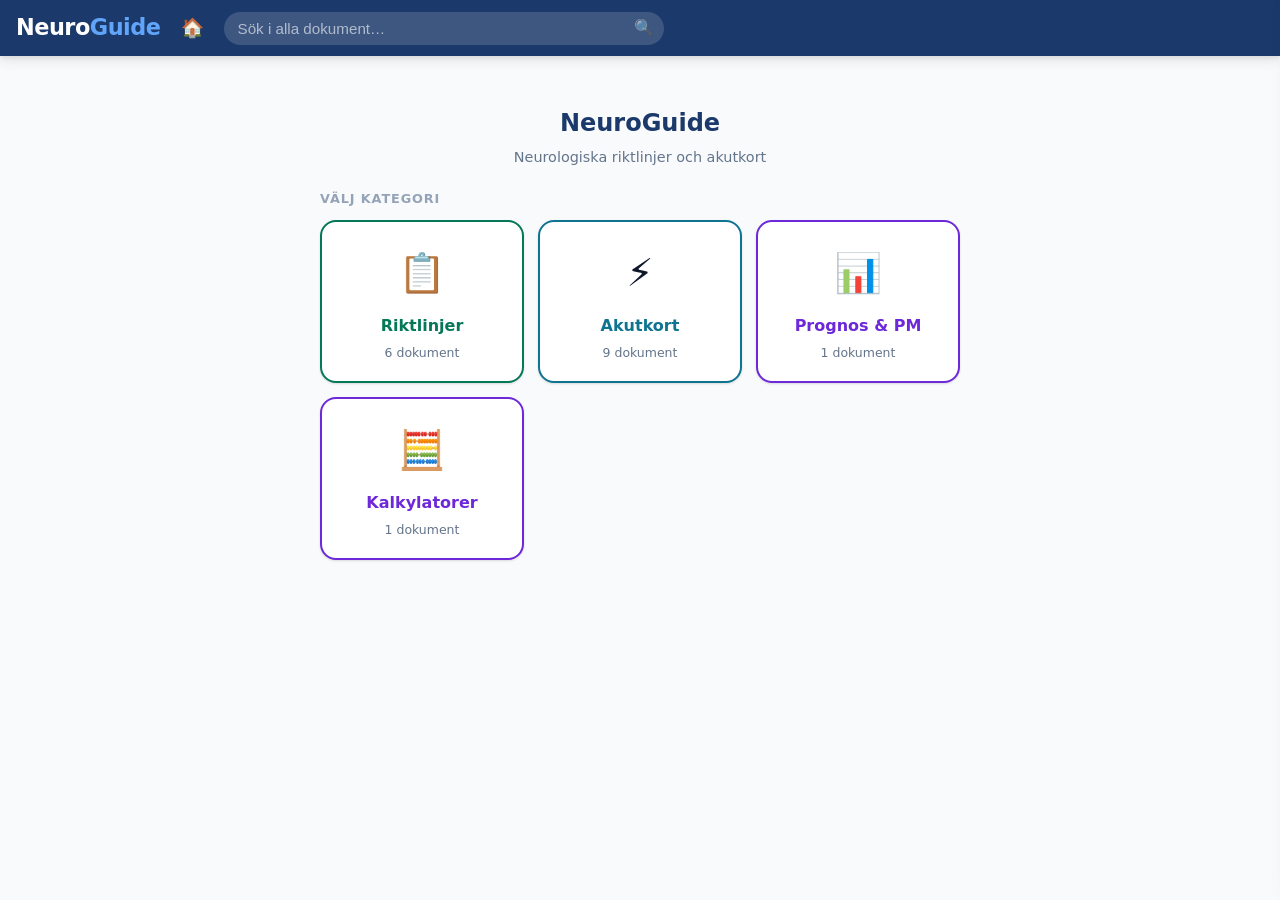
==== index.html @ 4f8aa912 "NeuroGuide initial" ====
<!DOCTYPE html>
<html lang="sv">
<head>
  <meta charset="UTF-8">
  <meta name="viewport" content="width=device-width, initial-scale=1.0, viewport-fit=cover">
  <title>NeuroGuide – Neurologiska riktlinjer</title>
  <meta name="description" content="Snabb tillgång till neurologiska akutkort och behandlingsriktlinjer">
  <meta name="theme-color" content="#1B3A6B">
  <meta name="apple-mobile-web-app-capable" content="yes">
  <meta name="apple-mobile-web-app-status-bar-style" content="black-translucent">
  <meta name="apple-mobile-web-app-title" content="NeuroGuide">
  <link rel="manifest" href="manifest.json">
  <link rel="apple-touch-icon" href="icons/icon.svg">
  <link rel="stylesheet" href="css/style.css">
</head>
<body>
  <div id="app">
    <!-- Offline-banner -->
    <div id="offline-banner">Offline – visar cachad information</div>

    <!-- Header -->
    <header id="header">
      <button id="tillbaka-knapp" aria-label="Gå tillbaka">‹ Tillbaka</button>
      <div id="header-logo" role="button" tabindex="0" aria-label="NeuroGuide startsida">
        Neuro<span>Guide</span>
      </div>
      <button id="hem-knapp" aria-label="Startsida">🏠</button>
      <div id="header-search">
        <input type="search" id="sokfalt" placeholder="Sök i alla dokument…"
               autocomplete="off" spellcheck="false" aria-label="Sök">
        <span id="sok-ikon" aria-hidden="true">🔍</span>
      </div>
    </header>

    <!-- Huvudlayout -->
    <div id="main-layout">
      <!-- Innehållsyta -->
      <main id="innehall" aria-live="polite"></main>
    </div>
  </div>

  <!-- TOC-knapp (visas bara i Markdown-vy) -->
  <button id="toc-knapp" aria-label="Innehållsförteckning">☰</button>

  <!-- TOC-bakgrund + drawer -->
  <div id="toc-bakgrund"></div>
  <div id="toc-drawer">
    <div class="toc-rubrik">Innehållsförteckning</div>
    <div id="toc-lista"></div>
  </div>

  <script src="js/marked.min.js"></script>
  <script src="js/data.js"></script>
  <script src="js/app.js"></script>
</body>
</html>
---- css/style.css ----
/* === Reset & Variabler === */
*, *::before, *::after { box-sizing: border-box; margin: 0; padding: 0; }

:root {
  --blå-mörk:    #1B3A6B;
  --blå-medium:  #2563EB;
  --blå-ljus:    #EFF6FF;
  --blå-kant:    #BFDBFE;
  --teal:        #0E7490;
  --teal-ljus:   #ECFEFF;
  --grön:        #047857;
  --grön-ljus:   #ECFDF5;
  --lila:        #6D28D9;
  --lila-ljus:   #F5F3FF;
  --vit:         #FFFFFF;
  --grå-50:      #F8FAFC;
  --grå-100:     #F1F5F9;
  --grå-200:     #E2E8F0;
  --grå-400:     #94A3B8;
  --grå-600:     #475569;
  --text-mörk:   #0F172A;
  --text-medium: #334155;
  --text-ljus:   #64748B;
  --radius-sm:   8px;
  --radius-md:   12px;
  --radius-lg:   16px;
  --skugga-sm:   0 1px 3px rgba(0,0,0,.08), 0 1px 2px rgba(0,0,0,.06);
  --skugga-md:   0 4px 12px rgba(0,0,0,.10), 0 2px 4px rgba(0,0,0,.06);
  --skugga-lg:   0 8px 24px rgba(0,0,0,.12), 0 4px 8px rgba(0,0,0,.06);
  --font:        -apple-system, 'Segoe UI', system-ui, sans-serif;
  --sidebar-w:   280px;
}

html { font-size: 16px; }
body {
  font-family: var(--font);
  background: var(--grå-50);
  color: var(--text-mörk);
  line-height: 1.6;
  min-height: 100vh;
  -webkit-font-smoothing: antialiased;
}

/* === Layout === */
#app { display: flex; flex-direction: column; min-height: 100vh; }

/* Header */
#header {
  background: var(--blå-mörk);
  color: var(--vit);
  padding: 0 16px;
  display: flex;
  align-items: center;
  gap: 12px;
  height: 56px;
  position: sticky;
  top: 0;
  z-index: 100;
  box-shadow: var(--skugga-md);
}
#header-logo {
  font-size: 1.4rem;
  font-weight: 800;
  letter-spacing: -0.5px;
  white-space: nowrap;
  cursor: pointer;
  flex-shrink: 0;
}
#header-logo span { color: #60A5FA; }
#header-search {
  flex: 1;
  position: relative;
  max-width: 440px;
}
#sokfalt {
  width: 100%;
  padding: 8px 36px 8px 14px;
  border-radius: 20px;
  border: none;
  background: rgba(255,255,255,.15);
  color: var(--vit);
  font-size: 0.95rem;
  outline: none;
  transition: background .2s;
}
#sokfalt::placeholder { color: rgba(255,255,255,.6); }
#sokfalt:focus { background: rgba(255,255,255,.25); }
#sok-ikon {
  position: absolute;
  right: 10px; top: 50%;
  transform: translateY(-50%);
  opacity: .6;
  pointer-events: none;
  font-size: 1rem;
}
#tillbaka-knapp {
  background: none;
  border: none;
  color: var(--vit);
  font-size: 1.4rem;
  cursor: pointer;
  padding: 4px 8px;
  border-radius: var(--radius-sm);
  display: none;
  align-items: center;
  gap: 6px;
  font-family: var(--font);
  font-size: 0.9rem;
  white-space: nowrap;
}
#tillbaka-knapp:hover { background: rgba(255,255,255,.1); }
#tillbaka-knapp.synlig { display: flex; }
#hem-knapp {
  background: none;
  border: none;
  color: var(--vit);
  font-size: 1.15rem;
  cursor: pointer;
  padding: 6px 8px;
  border-radius: var(--radius-sm);
  flex-shrink: 0;
  line-height: 1;
}
#hem-knapp:hover { background: rgba(255,255,255,.1); }

/* === Layout === */
#main-layout { flex: 1; }
#innehall { padding: 16px; }
@media (min-width: 768px) {
  #innehall { padding: 24px; }
}

/* === Sidebar === */
.sidebar-sektion { padding: 16px 12px 8px; }
.sidebar-rubrik {
  font-size: 0.7rem;
  font-weight: 700;
  text-transform: uppercase;
  letter-spacing: .08em;
  color: var(--grå-400);
  padding: 0 4px;
  margin-bottom: 6px;
}
.sidebar-nav-item {
  display: flex;
  align-items: center;
  gap: 10px;
  padding: 9px 10px;
  border-radius: var(--radius-sm);
  cursor: pointer;
  color: var(--text-medium);
  font-size: 0.88rem;
  font-weight: 500;
  transition: background .15s, color .15s;
  border: none;
  background: none;
  width: 100%;
  text-align: left;
}
.sidebar-nav-item:hover { background: var(--grå-100); color: var(--blå-mörk); }
.sidebar-nav-item.aktiv { background: var(--blå-ljus); color: var(--blå-medium); }
.sidebar-nav-item .nav-ikon { font-size: 1.1rem; flex-shrink: 0; }
.sidebar-separator { height: 1px; background: var(--grå-200); margin: 8px 12px; }

/* Dokumentlista i sidebar */
.sidebar-dok-item {
  display: block;
  padding: 7px 10px;
  border-radius: var(--radius-sm);
  cursor: pointer;
  color: var(--text-medium);
  font-size: 0.83rem;
  transition: background .15s, color .15s;
  border: none;
  background: none;
  width: 100%;
  text-align: left;
  line-height: 1.3;
}
.sidebar-dok-item:hover { background: var(--grå-100); color: var(--blå-mörk); }
.sidebar-dok-item.aktiv { background: var(--blå-ljus); color: var(--blå-medium); font-weight: 600; }

/* === Startsida === */
#startsida { max-width: 640px; margin: 0 auto; }

.start-hälsning {
  padding: 24px 0 20px;
  text-align: center;
}
.start-hälsning h1 {
  font-size: 1.5rem;
  font-weight: 800;
  color: var(--blå-mörk);
  margin-bottom: 4px;
}
.start-hälsning p {
  color: var(--text-ljus);
  font-size: 0.9rem;
}

/* Kategorikort */
.kategori-grid {
  display: grid;
  gap: 14px;
  margin-bottom: 32px;
}
@media (min-width: 480px) {
  .kategori-grid { grid-template-columns: repeat(3, 1fr); }
}

.kategori-kort {
  background: var(--vit);
  border-radius: var(--radius-lg);
  padding: 20px 16px 18px;
  cursor: pointer;
  text-align: center;
  border: 2px solid transparent;
  box-shadow: var(--skugga-sm);
  transition: transform .15s, box-shadow .15s, border-color .15s;
  -webkit-tap-highlight-color: transparent;
}
.kategori-kort:hover {
  transform: translateY(-2px);
  box-shadow: var(--skugga-md);
}
.kategori-kort:active { transform: translateY(0); }

.kategori-kort.kategori-akut { border-color: var(--teal); }
.kategori-kort.kategori-riktlinje { border-color: var(--grön); }
.kategori-kort.kategori-prognos { border-color: var(--lila); }

.kategori-ikon {
  font-size: 2.4rem;
  margin-bottom: 10px;
  display: block;
}
.kategori-namn {
  font-size: 1rem;
  font-weight: 700;
  margin-bottom: 4px;
  color: var(--text-mörk);
}
.kategori-antal {
  font-size: 0.78rem;
  color: var(--text-ljus);
}
.kategori-akut .kategori-namn { color: var(--teal); }
.kategori-riktlinje .kategori-namn { color: var(--grön); }
.kategori-prognos .kategori-namn { color: var(--lila); }

/* Senaste / Snabbåtkomst */
.avsnitt-rubrik {
  font-size: 0.8rem;
  font-weight: 700;
  text-transform: uppercase;
  letter-spacing: .07em;
  color: var(--grå-400);
  margin-bottom: 10px;
}

/* === Kategorisida === */
#kategorisida { max-width: 640px; margin: 0 auto; }

.kategori-header {
  padding: 20px 0 16px;
  display: flex;
  align-items: center;
  gap: 12px;
}
.kategori-header-ikon {
  font-size: 2rem;
  width: 52px; height: 52px;
  border-radius: var(--radius-md);
  display: flex; align-items: center; justify-content: center;
  flex-shrink: 0;
}
.kategori-akut .kategori-header-ikon { background: var(--teal-ljus); }
.kategori-riktlinje .kategori-header-ikon { background: var(--grön-ljus); }
.kategori-prognos .kategori-header-ikon { background: var(--lila-ljus); }

.kategori-header h2 { font-size: 1.4rem; font-weight: 800; color: var(--blå-mörk); }
.kategori-header p { font-size: 0.85rem; color: var(--text-ljus); }

/* Dokumentlista */
.dok-lista { display: flex; flex-direction: column; gap: 10px; }
.dok-kort {
  background: var(--vit);
  border-radius: var(--radius-md);
  padding: 16px 18px;
  cursor: pointer;
  display: flex;
  align-items: center;
  gap: 14px;
  box-shadow: var(--skugga-sm);
  border: 1px solid var(--grå-200);
  transition: box-shadow .15s, border-color .15s;
  -webkit-tap-highlight-color: transparent;
}
.dok-kort:hover { box-shadow: var(--skugga-md); border-color: var(--blå-kant); }
.dok-kort-ikon {
  width: 44px; height: 44px;
  border-radius: var(--radius-sm);
  display: flex; align-items: center; justify-content: center;
  font-size: 1.3rem;
  flex-shrink: 0;
}
.kategori-akut .dok-kort-ikon { background: var(--teal-ljus); }
.kategori-riktlinje .dok-kort-ikon { background: var(--grön-ljus); }
.kategori-prognos .dok-kort-ikon { background: var(--lila-ljus); }
.dok-kort-text { flex: 1; min-width: 0; }
.dok-kort-titel {
  font-size: 0.95rem;
  font-weight: 600;
  color: var(--text-mörk);
  margin-bottom: 2px;
}
.dok-kort-meta {
  font-size: 0.78rem;
  color: var(--text-ljus);
}
.dok-kort-pil {
  color: var(--grå-400);
  font-size: 1.1rem;
  flex-shrink: 0;
}

/* === Dokumentsida === */
#dokumentsida { max-width: 720px; margin: 0 auto; }

.dok-visning-header {
  padding: 20px 0 16px;
  border-bottom: 1px solid var(--grå-200);
  margin-bottom: 20px;
}
.dok-visning-kategori {
  font-size: 0.75rem;
  font-weight: 600;
  text-transform: uppercase;
  letter-spacing: .07em;
  margin-bottom: 6px;
}
.kategori-akut .dok-visning-kategori { color: var(--teal); }
.kategori-riktlinje .dok-visning-kategori { color: var(--grön); }
.kategori-prognos .dok-visning-kategori { color: var(--lila); }

.dok-visning-titel {
  font-size: 1.5rem;
  font-weight: 800;
  color: var(--blå-mörk);
  line-height: 1.2;
}

/* Dokumentinnehåll */
.dok-innehall { line-height: 1.75; }
.dok-sektion { margin-bottom: 28px; }
.dok-sektion h2 {
  font-size: 1.05rem;
  font-weight: 700;
  color: var(--blå-mörk);
  margin-bottom: 10px;
  padding-bottom: 6px;
  border-bottom: 2px solid var(--blå-kant);
}
.dok-sektion h3 {
  font-size: 0.95rem;
  font-weight: 700;
  color: var(--text-mörk);
  margin: 12px 0 6px;
}
.dok-sektion p {
  font-size: 0.9rem;
  color: var(--text-medium);
  margin-bottom: 8px;
}
.dok-sektion ul, .dok-sektion ol {
  padding-left: 20px;
  margin-bottom: 8px;
}
.dok-sektion li {
  font-size: 0.9rem;
  color: var(--text-medium);
  margin-bottom: 4px;
}
.dok-sektion table {
  width: 100%;
  border-collapse: collapse;
  font-size: 0.85rem;
  margin: 10px 0;
}
.dok-sektion th {
  background: var(--blå-mörk);
  color: var(--vit);
  padding: 8px 10px;
  text-align: left;
  font-size: 0.82rem;
}
.dok-sektion td {
  padding: 7px 10px;
  border-bottom: 1px solid var(--grå-200);
  color: var(--text-medium);
}
.dok-sektion tr:nth-child(even) td { background: var(--grå-50); }

/* Akutbox */
.akut-box {
  background: #FFF1F2;
  border-left: 4px solid #E11D48;
  border-radius: 0 var(--radius-sm) var(--radius-sm) 0;
  padding: 12px 14px;
  margin: 12px 0;
}
.akut-box-rubrik {
  font-weight: 700;
  color: #9F1239;
  font-size: 0.82rem;
  text-transform: uppercase;
  letter-spacing: .06em;
  margin-bottom: 4px;
}
.akut-box p, .akut-box li { font-size: 0.88rem; color: #881337; }

/* Obs-box */
.obs-box {
  background: #FFFBEB;
  border-left: 4px solid #D97706;
  border-radius: 0 var(--radius-sm) var(--radius-sm) 0;
  padding: 12px 14px;
  margin: 12px 0;
}
.obs-box-rubrik {
  font-weight: 700;
  color: #92400E;
  font-size: 0.82rem;
  text-transform: uppercase;
  letter-spacing: .06em;
  margin-bottom: 4px;
}
.obs-box p, .obs-box li { font-size: 0.88rem; color: #78350F; }

/* === Sökresultat === */
#sokresltat-sida { max-width: 640px; margin: 0 auto; }

.sok-rubrik {
  padding: 16px 0 12px;
  font-size: 1rem;
  font-weight: 700;
  color: var(--blå-mörk);
}
.sok-rubrik span { color: var(--text-ljus); font-weight: 400; }

.sok-resultat-item {
  background: var(--vit);
  border-radius: var(--radius-md);
  padding: 14px 16px;
  margin-bottom: 10px;
  cursor: pointer;
  border: 1px solid var(--grå-200);
  box-shadow: var(--skugga-sm);
  transition: box-shadow .15s, border-color .15s;
}
.sok-resultat-item:hover { box-shadow: var(--skugga-md); border-color: var(--blå-kant); }
.sok-resultat-dok {
  font-size: 0.75rem;
  font-weight: 600;
  text-transform: uppercase;
  letter-spacing: .06em;
  color: var(--blå-medium);
  margin-bottom: 4px;
}
.sok-resultat-rubrik {
  font-size: 0.92rem;
  font-weight: 700;
  color: var(--text-mörk);
  margin-bottom: 4px;
}
.sok-resultat-kontext {
  font-size: 0.82rem;
  color: var(--text-ljus);
  line-height: 1.5;
}
.sok-resultat-kontext mark {
  background: #FEF08A;
  color: var(--text-mörk);
  border-radius: 2px;
  padding: 0 1px;
}
.inga-resultat {
  text-align: center;
  padding: 40px 20px;
  color: var(--text-ljus);
}
.inga-resultat p:first-child { font-size: 2rem; margin-bottom: 8px; }

/* === Laddnings/tom-vy === */
.spinner {
  display: flex; justify-content: center; align-items: center;
  padding: 48px;
}

/* === Offline-banner === */
#offline-banner {
  background: #D97706;
  color: var(--vit);
  text-align: center;
  padding: 6px 16px;
  font-size: 0.82rem;
  font-weight: 600;
  display: none;
}
#offline-banner.synlig { display: block; }

/* === Installationsuppmaning === */
#install-prompt {
  background: var(--blå-ljus);
  border: 1px solid var(--blå-kant);
  border-radius: var(--radius-md);
  padding: 14px 16px;
  display: flex;
  align-items: center;
  gap: 12px;
  margin-bottom: 20px;
  cursor: pointer;
}
#install-prompt p { font-size: 0.85rem; color: var(--blå-mörk); flex: 1; }
#install-prompt p strong { display: block; margin-bottom: 2px; }
#install-prompt button {
  background: var(--blå-medium);
  color: var(--vit);
  border: none;
  border-radius: var(--radius-sm);
  padding: 8px 14px;
  font-size: 0.82rem;
  font-weight: 700;
  cursor: pointer;
  white-space: nowrap;
  flex-shrink: 0;
}
#install-dismiss {
  background: none;
  border: none;
  color: var(--text-ljus);
  font-size: 1.2rem;
  cursor: pointer;
  padding: 2px;
  line-height: 1;
  flex-shrink: 0;
}

/* === PDF-knapp === */
.pdf-knapp {
  display: inline-flex;
  align-items: center;
  gap: 6px;
  margin-top: 12px;
  padding: 8px 16px;
  background: var(--blå-medium);
  color: var(--vit);
  border-radius: var(--radius-sm);
  text-decoration: none;
  font-size: 0.88rem;
  font-weight: 500;
  transition: background .15s;
}
.pdf-knapp:hover { background: var(--blå-mörk); }

/* === Sektions-nummer i avsnittslista === */
.dok-sektion-nr {
  width: 28px;
  height: 28px;
  border-radius: 50%;
  background: var(--grå-200);
  color: var(--text-medium);
  font-size: 0.8rem;
  font-weight: 600;
  display: flex;
  align-items: center;
  justify-content: center;
  flex-shrink: 0;
}

/* === Sektionsnavigering (föregående / nästa) === */
.sektion-nav {
  display: flex;
  justify-content: space-between;
  align-items: center;
  gap: 8px;
  margin-top: 32px;
  padding-top: 16px;
  border-top: 1px solid var(--grå-200);
}
.sektion-nav button {
  padding: 8px 16px;
  background: var(--grå-100);
  border: 1px solid var(--grå-200);
  border-radius: var(--radius-sm);
  color: var(--text-medium);
  font-size: 0.88rem;
  cursor: pointer;
  transition: background .15s;
}
.sektion-nav button:hover { background: var(--grå-200); }

/* === Exakt textvisning i sektioner === */
#sektionssida .dok-innehall p {
  white-space: pre-wrap;
  word-break: break-word;
  font-family: inherit;
  font-size: 0.95rem;
  line-height: 1.7;
}

/* === Mobiloptimering === */
@media (max-width: 767px) {
  .kategori-kort { padding: 18px 12px 16px; }
  .kategori-ikon { font-size: 2rem; }
  .kategori-namn { font-size: 0.92rem; }
  .dok-visning-titel { font-size: 1.25rem; }
  #sokfalt { font-size: 16px; } /* hindrar zoom på iOS */
}

/* Fokus-ring för tillgänglighet */
:focus-visible {
  outline: 2px solid var(--blå-medium);
  outline-offset: 2px;
}

/* Skrollbar styling */
::-webkit-scrollbar { width: 6px; }
::-webkit-scrollbar-track { background: transparent; }
::-webkit-scrollbar-thumb { background: var(--grå-200); border-radius: 3px; }

/* ================================================================
   KINDLE-LÄSARE – Markdown-rendering för riktlinjedokument
   ================================================================ */

:root {
  --kindle-bg:     #FBF8F0;
  --kindle-text:   #1A1A18;
  --kindle-rubrik: #1B3A6B;
  --kindle-kant:   #D4C8A0;
}

/* Wrapper för markdown-dokumentsida – tar bort standard max-width */
.kindle-sida { max-width: none !important; }

/* Scrollbar i kindle-vy */
.kindle-sida::-webkit-scrollbar { width: 4px; }

/* Läsaryta */
.kindle-lasare {
  background: var(--kindle-bg);
  color: var(--kindle-text);
  font-family: Georgia, 'Palatino Linotype', Palatino, 'Book Antiqua', serif;
  font-size: 17px;
  line-height: 1.85;
  max-width: 680px;
  margin: 24px auto 0;
  padding: 0 4px 80px;
}

/* Rubriker */
.kindle-lasare h1 {
  font-size: 1.55rem;
  font-weight: 700;
  color: var(--kindle-rubrik);
  margin: 36px 0 14px;
  line-height: 1.25;
  border-bottom: 2px solid var(--kindle-kant);
  padding-bottom: 10px;
}
.kindle-lasare h2 {
  font-size: 1.2rem;
  font-weight: 700;
  color: var(--kindle-rubrik);
  margin: 32px 0 12px;
  padding-bottom: 6px;
  border-bottom: 1px solid var(--kindle-kant);
}
.kindle-lasare h3 {
  font-size: 1.02rem;
  font-weight: 700;
  color: var(--kindle-text);
  margin: 24px 0 10px;
}
.kindle-lasare h4,
.kindle-lasare h5,
.kindle-lasare h6 {
  font-size: 0.96rem;
  font-weight: 700;
  color: var(--kindle-text);
  margin: 18px 0 8px;
}

/* Stycken och listor */
.kindle-lasare p { margin-bottom: 12px; }
.kindle-lasare ul,
.kindle-lasare ol {
  padding-left: 26px;
  margin-bottom: 14px;
}
.kindle-lasare li { margin-bottom: 5px; }
.kindle-lasare strong { font-weight: 700; }
.kindle-lasare em { font-style: italic; }

/* Horisontell linje */
.kindle-lasare hr {
  border: none;
  border-top: 1px solid var(--kindle-kant);
  margin: 28px 0;
}

/* Kod */
.kindle-lasare code {
  font-family: 'Courier New', monospace;
  font-size: 0.84em;
  background: #EDE8D8;
  padding: 2px 5px;
  border-radius: 3px;
}
.kindle-lasare pre {
  background: #EDE8D8;
  padding: 14px 16px;
  border-radius: var(--radius-sm);
  overflow-x: auto;
  margin-bottom: 16px;
  font-size: 0.84em;
}
.kindle-lasare pre code { background: none; padding: 0; }

/* Tabeller */
.kindle-lasare table {
  width: 100%;
  border-collapse: collapse;
  font-size: 0.88rem;
  margin: 20px 0;
  background: var(--vit);
  border-radius: var(--radius-sm);
  overflow: hidden;
  box-shadow: var(--skugga-sm);
  font-family: -apple-system, 'Segoe UI', system-ui, sans-serif;
}
.kindle-lasare thead th {
  background: var(--blå-mörk);
  color: var(--vit);
  padding: 9px 12px;
  text-align: left;
  font-size: 0.82rem;
  font-weight: 600;
}
.kindle-lasare tbody td {
  padding: 8px 12px;
  border-bottom: 1px solid var(--grå-200);
  color: var(--text-medium);
  vertical-align: top;
  line-height: 1.5;
}
.kindle-lasare tbody tr:nth-child(even) td { background: var(--grå-50); }
.kindle-lasare tbody tr:last-child td { border-bottom: none; }

/* Bilder */
.kindle-lasare img {
  height: auto;
  display: block;
  margin: 24px auto;
  border-radius: var(--radius-sm);
  box-shadow: var(--skugga-md);
  /* Bredd sätts av JS (_postprocessBilder); fallback = 100% */
  max-width: 100%;
}
/* Stycken som bara innehåller en bild → centrerat utan extra marginal */
.kindle-lasare p:has(img:only-child) {
  text-align: center;
  margin: 0;
}

/* Laddnings-spinner */
.md-laddas {
  display: flex;
  align-items: center;
  justify-content: center;
  gap: 14px;
  padding: 64px 20px;
  color: var(--text-ljus);
  font-size: 0.95rem;
  font-family: var(--font);
}
.md-laddas::before {
  content: '';
  width: 26px;
  height: 26px;
  border: 3px solid var(--grå-200);
  border-top-color: var(--blå-medium);
  border-radius: 50%;
  animation: snurra 0.75s linear infinite;
  flex-shrink: 0;
}
@keyframes snurra { to { transform: rotate(360deg); } }

/* ================================================================
   TOC – Flytande knapp och drawer
   ================================================================ */

#toc-knapp {
  position: fixed;
  bottom: 28px;
  right: 20px;
  width: 50px;
  height: 50px;
  border-radius: 50%;
  background: var(--blå-mörk);
  color: var(--vit);
  border: none;
  font-size: 1.3rem;
  cursor: pointer;
  box-shadow: 0 4px 16px rgba(0,0,0,.28);
  z-index: 200;
  display: none;
  align-items: center;
  justify-content: center;
  transition: background .15s, transform .1s;
  -webkit-tap-highlight-color: transparent;
  line-height: 1;
}
#toc-knapp.synlig { display: flex; }
#toc-knapp:hover { background: var(--blå-medium); }
#toc-knapp:active { transform: scale(0.92); }

#toc-bakgrund {
  position: fixed;
  inset: 0;
  background: rgba(0,0,0,.38);
  z-index: 210;
  display: none;
}
#toc-bakgrund.synlig { display: block; }

#toc-drawer {
  position: fixed;
  top: 0;
  right: -330px;
  width: 310px;
  max-width: 85vw;
  height: 100%;
  background: var(--vit);
  box-shadow: -4px 0 24px rgba(0,0,0,.15);
  z-index: 220;
  transition: right .25s ease;
  display: flex;
  flex-direction: column;
  overflow: hidden;
}
#toc-drawer.öppen { right: 0; }

.toc-rubrik {
  padding: 20px 20px 14px;
  font-size: 0.78rem;
  font-weight: 700;
  text-transform: uppercase;
  letter-spacing: .09em;
  color: var(--text-ljus);
  border-bottom: 1px solid var(--grå-200);
  flex-shrink: 0;
  background: var(--grå-50);
}

#toc-lista {
  overflow-y: auto;
  flex: 1;
  padding: 6px 0;
}
.toc-tom {
  color: var(--text-ljus);
  font-size: 0.85rem;
  padding: 12px 20px;
}

.toc-item {
  display: block;
  width: 100%;
  text-align: left;
  background: none;
  border: none;
  padding: 9px 20px;
  font-size: 0.88rem;
  color: var(--text-medium);
  cursor: pointer;
  line-height: 1.35;
  transition: background .12s, color .12s;
  -webkit-tap-highlight-color: transparent;
}
.toc-item:hover { background: var(--grå-100); color: var(--blå-medium); }
.toc-h2 {
  font-weight: 600;
  border-left: 3px solid var(--blå-kant);
  padding-left: 17px;
}
.toc-h3 {
  padding-left: 28px;
  font-size: 0.82rem;
  border-left: none;
}
.toc-h4 {
  padding-left: 40px;
  font-size: 0.78rem;
  color: var(--text-ljus);
  border-left: none;
}
.toc-h5,
.toc-h6 {
  padding-left: 40px;
  font-size: 0.78rem;
  color: var(--text-ljus);
  border-left: none;
}

/* Sticky navigering i Kindle-vy */
.kindle-nav {
  position: sticky;
  top: 0;
  background: rgba(251,248,240,0.96);
  backdrop-filter: blur(6px);
  z-index: 10;
  border-bottom: 1px solid var(--kindle-kant);
  border-radius: 0;
  margin: 0 -4px 8px;
  padding: 10px 4px;
}

/* Mobilanpassning: liten padding under TOC-knappen */
@media (max-width: 767px) {
  .kindle-lasare { font-size: 16px; padding: 0 0 80px; }
}
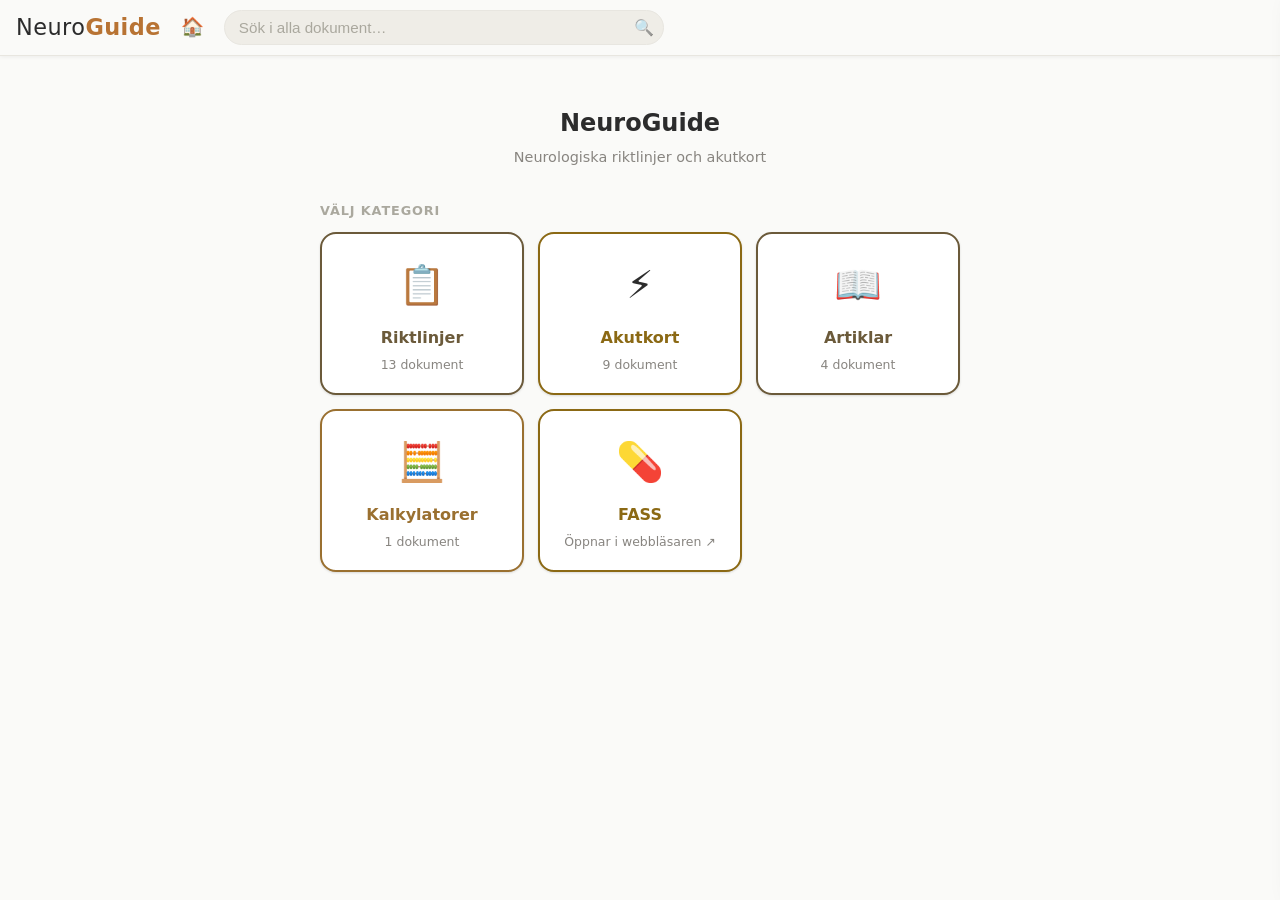
==== commit 0e111e16: "Fix lunch widget proxy+parser; fix theme-color to match Birch theme - Switch CORS proxy to codetabs." ====
--- a/index.html
+++ b/index.html
@@ -5,7 +5,7 @@
   <meta name="viewport" content="width=device-width, initial-scale=1.0, viewport-fit=cover">
   <title>NeuroGuide – Neurologiska riktlinjer</title>
   <meta name="description" content="Snabb tillgång till neurologiska akutkort och behandlingsriktlinjer">
-  <meta name="theme-color" content="#1B3A6B">
+  <meta name="theme-color" content="#FAFAF8">
   <meta name="apple-mobile-web-app-capable" content="yes">
   <meta name="apple-mobile-web-app-status-bar-style" content="black-translucent">
   <meta name="apple-mobile-web-app-title" content="NeuroGuide">
--- a/css/style.css
+++ b/css/style.css
@@ -2,25 +2,25 @@
 *, *::before, *::after { box-sizing: border-box; margin: 0; padding: 0; }
 
 :root {
-  --blå-mörk:    #1B3A6B;
-  --blå-medium:  #2563EB;
-  --blå-ljus:    #EFF6FF;
-  --blå-kant:    #BFDBFE;
-  --teal:        #0E7490;
-  --teal-ljus:   #ECFEFF;
-  --grön:        #047857;
-  --grön-ljus:   #ECFDF5;
-  --lila:        #6D28D9;
-  --lila-ljus:   #F5F3FF;
+  --blå-mörk:    #2C2C2C;
+  --blå-medium:  #B87333;
+  --blå-ljus:    #FBF0E6;
+  --blå-kant:    #E8DFD0;
+  --teal:        #8B6914;
+  --teal-ljus:   #FBF0E6;
+  --grön:        #6B5A3A;
+  --grön-ljus:   #F7F3EE;
+  --lila:        #9A7030;
+  --lila-ljus:   #FDF3D8;
   --vit:         #FFFFFF;
-  --grå-50:      #F8FAFC;
-  --grå-100:     #F1F5F9;
-  --grå-200:     #E2E8F0;
-  --grå-400:     #94A3B8;
-  --grå-600:     #475569;
-  --text-mörk:   #0F172A;
-  --text-medium: #334155;
-  --text-ljus:   #64748B;
+  --grå-50:      #FAFAF8;
+  --grå-100:     #EFEDE7;
+  --grå-200:     #E8E6E0;
+  --grå-400:     #AAA89E;
+  --grå-600:     #7A7668;
+  --text-mörk:   #2C2C2C;
+  --text-medium: #504E48;
+  --text-ljus:   #888580;
   --radius-sm:   8px;
   --radius-md:   12px;
   --radius-lg:   16px;
@@ -31,7 +31,7 @@
   --sidebar-w:   280px;
 }
 
-html { font-size: 16px; }
+html { font-size: 16px; overflow-x: hidden; max-width: 100%; }
 body {
   font-family: var(--font);
   background: var(--grå-50);
@@ -39,6 +39,8 @@
   line-height: 1.6;
   min-height: 100vh;
   -webkit-font-smoothing: antialiased;
+  overflow-x: hidden;
+  max-width: 100%;
 }
 
 /* === Layout === */
@@ -46,27 +48,31 @@
 
 /* Header */
 #header {
-  background: var(--blå-mörk);
-  color: var(--vit);
+  background: #FAFAF8;
+  color: #2C2C2C;
   padding: 0 16px;
   display: flex;
   align-items: center;
   gap: 12px;
   height: 56px;
-  position: sticky;
+  position: fixed;
   top: 0;
+  left: 0;
+  right: 0;
   z-index: 100;
-  box-shadow: var(--skugga-md);
+  border-bottom: 1px solid #E8E6E0;
+  box-shadow: 0 1px 4px rgba(0,0,0,.06);
 }
 #header-logo {
   font-size: 1.4rem;
-  font-weight: 800;
-  letter-spacing: -0.5px;
+  font-weight: 300;
+  letter-spacing: 0.02em;
   white-space: nowrap;
   cursor: pointer;
   flex-shrink: 0;
-}
-#header-logo span { color: #60A5FA; }
+  color: #2C2C2C;
+}
+#header-logo span { color: #B87333; font-weight: 700; }
 #header-search {
   flex: 1;
   position: relative;
@@ -76,15 +82,15 @@
   width: 100%;
   padding: 8px 36px 8px 14px;
   border-radius: 20px;
-  border: none;
-  background: rgba(255,255,255,.15);
-  color: var(--vit);
+  border: 1px solid #E8E6E0;
+  background: #EFEDE7;
+  color: #2C2C2C;
   font-size: 0.95rem;
   outline: none;
-  transition: background .2s;
-}
-#sokfalt::placeholder { color: rgba(255,255,255,.6); }
-#sokfalt:focus { background: rgba(255,255,255,.25); }
+  transition: background .2s, border-color .2s;
+}
+#sokfalt::placeholder { color: #AAA89E; }
+#sokfalt:focus { background: #E9E6DF; border-color: #B87333; }
 #sok-ikon {
   position: absolute;
   right: 10px; top: 50%;
@@ -96,7 +102,7 @@
 #tillbaka-knapp {
   background: none;
   border: none;
-  color: var(--vit);
+  color: #2C2C2C;
   font-size: 1.4rem;
   cursor: pointer;
   padding: 4px 8px;
@@ -108,12 +114,12 @@
   font-size: 0.9rem;
   white-space: nowrap;
 }
-#tillbaka-knapp:hover { background: rgba(255,255,255,.1); }
+#tillbaka-knapp:hover { background: rgba(0,0,0,.06); }
 #tillbaka-knapp.synlig { display: flex; }
 #hem-knapp {
   background: none;
   border: none;
-  color: var(--vit);
+  color: #2C2C2C;
   font-size: 1.15rem;
   cursor: pointer;
   padding: 6px 8px;
@@ -121,10 +127,10 @@
   flex-shrink: 0;
   line-height: 1;
 }
-#hem-knapp:hover { background: rgba(255,255,255,.1); }
+#hem-knapp:hover { background: rgba(0,0,0,.06); }
 
 /* === Layout === */
-#main-layout { flex: 1; }
+#main-layout { flex: 1; padding-top: 56px; }
 #innehall { padding: 16px; }
 @media (min-width: 768px) {
   #innehall { padding: 24px; }
@@ -620,7 +626,7 @@
 
 /* Fokus-ring för tillgänglighet */
 :focus-visible {
-  outline: 2px solid var(--blå-medium);
+  outline: 2px solid #B87333;
   outline-offset: 2px;
 }
 
@@ -634,10 +640,10 @@
    ================================================================ */
 
 :root {
-  --kindle-bg:     #FBF8F0;
-  --kindle-text:   #1A1A18;
-  --kindle-rubrik: #1B3A6B;
-  --kindle-kant:   #D4C8A0;
+  --kindle-bg:     #FFFEFB;
+  --kindle-text:   #2C2C2C;
+  --kindle-rubrik: #3A2E1E;
+  --kindle-kant:   #E8DFD0;
 }
 
 /* Wrapper för markdown-dokumentsida – tar bort standard max-width */
@@ -654,8 +660,10 @@
   font-size: 17px;
   line-height: 1.85;
   max-width: 680px;
+  width: 100%;
   margin: 24px auto 0;
   padding: 0 4px 80px;
+  box-sizing: border-box;
 }
 
 /* Rubriker */
@@ -716,6 +724,7 @@
   background: #EDE8D8;
   padding: 2px 5px;
   border-radius: 3px;
+  color: #3A2E1E;
 }
 .kindle-lasare pre {
   background: #EDE8D8;
@@ -728,10 +737,19 @@
 .kindle-lasare pre code { background: none; padding: 0; }
 
 /* Tabeller */
+.tabell-scroll {
+  overflow-x: auto;
+  -webkit-overflow-scrolling: touch;
+  margin: 20px 0;
+  width: 100%;
+}
+.tabell-scroll table { margin: 0; }
+
 .kindle-lasare table {
   width: 100%;
+  table-layout: fixed;
   border-collapse: collapse;
-  font-size: 0.88rem;
+  font-size: 16px;
   margin: 20px 0;
   background: var(--vit);
   border-radius: var(--radius-sm);
@@ -744,11 +762,15 @@
   color: var(--vit);
   padding: 9px 12px;
   text-align: left;
-  font-size: 0.82rem;
+  font-size: 15px;
   font-weight: 600;
+  overflow-wrap: break-word;
+  word-break: break-word;
 }
 .kindle-lasare tbody td {
   padding: 8px 12px;
+  overflow-wrap: break-word;
+  word-break: break-word;
   border-bottom: 1px solid var(--grå-200);
   color: var(--text-medium);
   vertical-align: top;
@@ -889,26 +911,26 @@
   -webkit-tap-highlight-color: transparent;
 }
 .toc-item:hover { background: var(--grå-100); color: var(--blå-medium); }
-.toc-h2 {
+.toc-2 {
   font-weight: 600;
   border-left: 3px solid var(--blå-kant);
   padding-left: 17px;
 }
-.toc-h3 {
+.toc-3 {
   padding-left: 28px;
   font-size: 0.82rem;
   border-left: none;
 }
-.toc-h4 {
+.toc-4 {
   padding-left: 40px;
   font-size: 0.78rem;
   color: var(--text-ljus);
   border-left: none;
 }
-.toc-h5,
-.toc-h6 {
-  padding-left: 40px;
-  font-size: 0.78rem;
+.toc-5,
+.toc-6 {
+  padding-left: 52px;
+  font-size: 0.74rem;
   color: var(--text-ljus);
   border-left: none;
 }
@@ -916,8 +938,8 @@
 /* Sticky navigering i Kindle-vy */
 .kindle-nav {
   position: sticky;
-  top: 0;
-  background: rgba(251,248,240,0.96);
+  top: 56px;
+  background: rgba(255,254,251,0.96);
   backdrop-filter: blur(6px);
   z-index: 10;
   border-bottom: 1px solid var(--kindle-kant);
@@ -926,7 +948,56 @@
   padding: 10px 4px;
 }
 
-/* Mobilanpassning: liten padding under TOC-knappen */
+/* Mobilanpassning */
 @media (max-width: 767px) {
-  .kindle-lasare { font-size: 16px; padding: 0 0 80px; }
-}
+  .kindle-lasare { font-size: 16px; padding: 0 0 120px; }
+  /* Flytta TOC-knappen ovanför Android Chromes navigationsfält (~56px) */
+  #toc-knapp {
+    bottom: calc(72px + env(safe-area-inset-bottom, 0px));
+    right: 16px;
+  }
+}
+
+/* === Lunch-widget === */
+#lunch-widget { margin: 4px 0 12px; }
+
+.lunch-kort {
+  background: var(--blå-ljus);
+  border-left: 3px solid var(--blå-medium);
+  border-radius: var(--radius-sm);
+  padding: 10px 14px;
+  font-family: var(--font);
+}
+
+.lunch-rubrik {
+  display: flex;
+  align-items: center;
+  gap: 6px;
+  font-size: 0.78rem;
+  font-weight: 600;
+  color: var(--blå-medium);
+  text-transform: uppercase;
+  letter-spacing: .04em;
+  margin-bottom: 6px;
+}
+
+.lunch-tid {
+  margin-left: auto;
+  font-weight: 400;
+  color: var(--text-ljus);
+  text-transform: none;
+  letter-spacing: 0;
+}
+
+.lunch-rätt {
+  font-size: 0.92rem;
+  color: var(--text-mörk);
+  line-height: 1.4;
+}
+
+.lunch-grönt {
+  font-size: 0.85rem;
+  color: var(--text-medium);
+  margin-top: 3px;
+  line-height: 1.4;
+}
